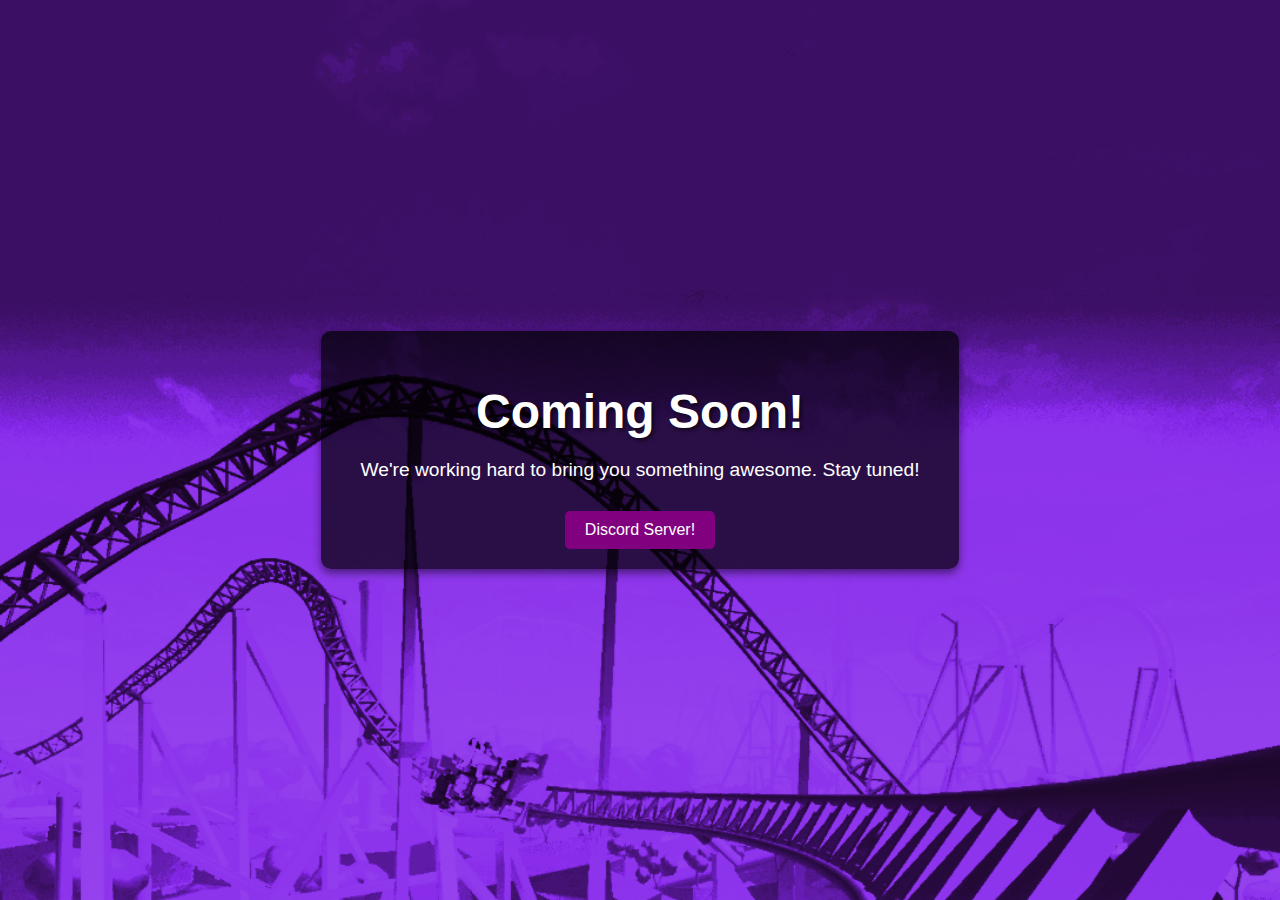
==== index.html @ addf5ff3 "Update index.html" ====
<!DOCTYPE html>
<html lang="en">
<head>
    <meta charset="UTF-8" />
    <meta name="viewport" content="width=device-width, initial-scale=1.0" />
    <title>BLOXORA</title>
    <link rel="icon" href="icon.png" type="image/png">
    <style>
        body {
            font-family: Source Sans Pro, sans-serif;
            background: url('back.png') no-repeat center center fixed;
            background-size: cover;
            color: #ffffff;
            margin: 0;
            display: flex;
            justify-content: center;
            align-items: center;
            height: 100vh;
            text-align: center;
            overflow: hidden;
        }

        .bloxora {
            position: absolute;
            top: 20%;
            left: 50%;
            width: 300px;
            height: auto;
            opacity: 0.9;
            transform: translate(-50%, -50%);
            pointer-events: none;
        }

        .container {
            background: rgba(0, 0, 0, 0.7);
            padding: 20px 40px;
            border-radius: 10px;
            box-shadow: 0 4px 8px rgba(0, 0, 0, 0.5);
            z-index: 2;
        }

        h1 {
            font-size: 3rem;
            font-weight: bold;
            margin-bottom: 20px;
            text-shadow: 2px 2px 4px rgba(0, 0, 0, 0.7);
        }

        p {
            font-size: 1.2rem;
            margin-bottom: 30px;
        }

        .btn {
            background-color: #800080;
            color: #ffffff;
            padding: 10px 20px;
            border: none;
            border-radius: 5px;
            font-size: 1rem;
            cursor: pointer;
            transition: background-color 0.3s ease;
        }

        .btn:hover {
            background-color: #800080;
            color: #ffffff;
        }
    </style>
</head>
<body>
    <div class="container">
        <h1>Coming Soon!</h1>
        <p>We're working hard to bring you something awesome. Stay tuned!</p>
        <button class="btn" onclick="window.location.href='https://discord.gg/u9DQugf7PJ';">Discord Server!</button>
    </div>
</body>
</html>
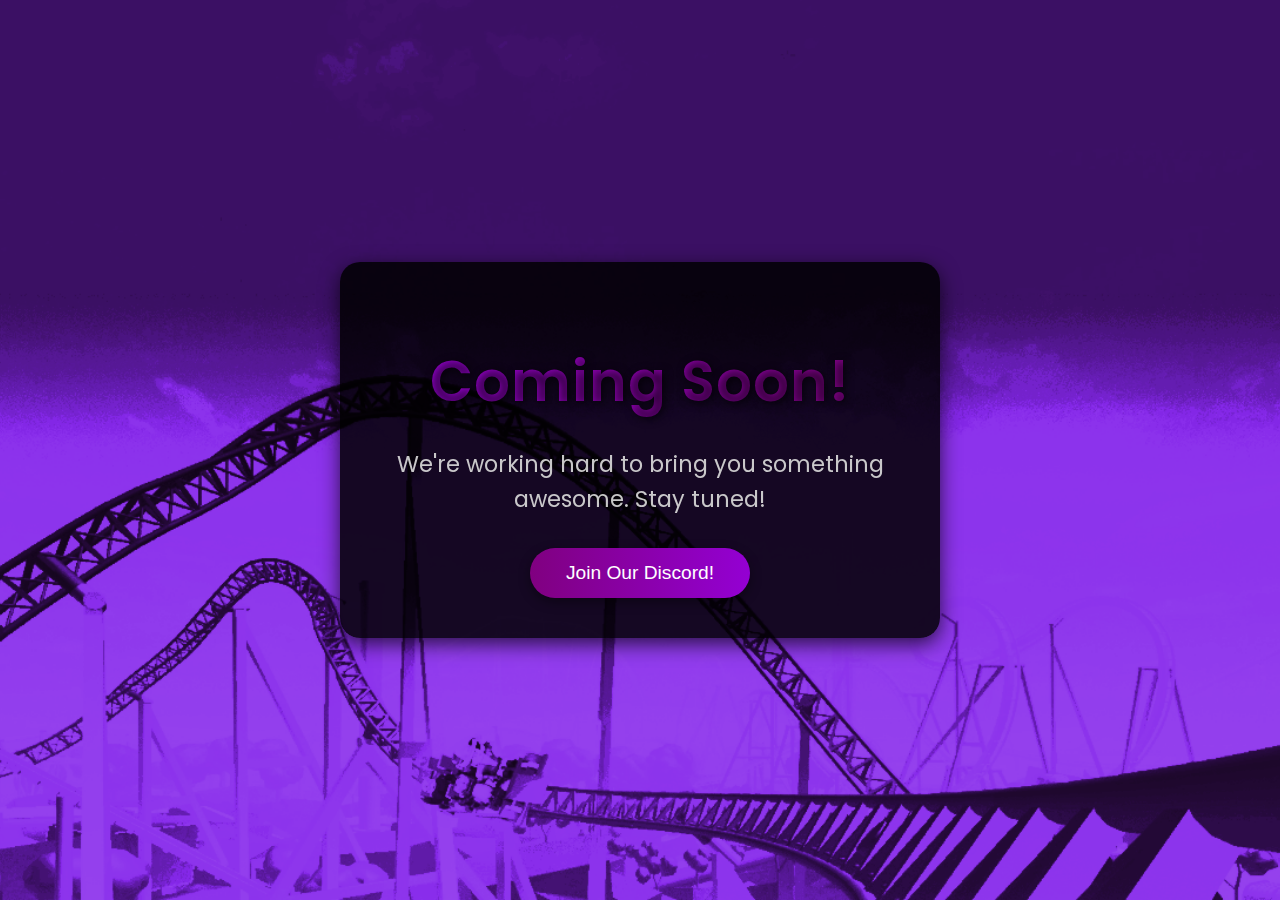
==== commit 50320850: "Update index.html" ====
--- a/index.html
+++ b/index.html
@@ -6,8 +6,10 @@
     <title>BLOXORA</title>
     <link rel="icon" href="icon.png" type="image/png">
     <style>
+        @import url('https://fonts.googleapis.com/css2?family=Poppins:wght@400;600&display=swap');
+
         body {
-            font-family: Source Sans Pro, sans-serif;
+            font-family: 'Poppins', sans-serif;
             background: url('back.png') no-repeat center center fixed;
             background-size: cover;
             color: #ffffff;
@@ -20,51 +22,72 @@
             overflow: hidden;
         }
 
-        .bloxora {
-            position: absolute;
-            top: 20%;
-            left: 50%;
-            width: 300px;
-            height: auto;
-            opacity: 0.9;
-            transform: translate(-50%, -50%);
-            pointer-events: none;
+        .container {
+            background: rgba(0, 0, 0, 0.85);
+            padding: 40px 50px;
+            border-radius: 20px;
+            box-shadow: 0 6px 20px rgba(0, 0, 0, 0.7);
+            max-width: 500px;
+            transition: transform 0.3s ease, box-shadow 0.3s ease;
         }
 
-        .container {
-            background: rgba(0, 0, 0, 0.7);
-            padding: 20px 40px;
-            border-radius: 10px;
-            box-shadow: 0 4px 8px rgba(0, 0, 0, 0.5);
-            z-index: 2;
+        .container:hover {
+            transform: translateY(-5px);
+            box-shadow: 0 8px 24px rgba(0, 0, 0, 0.8);
         }
 
         h1 {
-            font-size: 3rem;
-            font-weight: bold;
+            font-size: 3.5rem;
+            font-weight: 600;
             margin-bottom: 20px;
-            text-shadow: 2px 2px 4px rgba(0, 0, 0, 0.7);
+            background: linear-gradient(90deg, #9400D3, #800080);
+            -webkit-background-clip: text;
+            -webkit-text-fill-color: transparent;
+            text-shadow: 2px 2px 8px rgba(0, 0, 0, 0.7);
+            letter-spacing: 1px;
         }
 
         p {
-            font-size: 1.2rem;
+            font-size: 1.4rem;
             margin-bottom: 30px;
+            color: #ddd;
+            opacity: 0.9;
+            line-height: 1.6;
         }
 
         .btn {
-            background-color: #800080;
+            background: linear-gradient(90deg, #800080, #9400D3);
             color: #ffffff;
-            padding: 10px 20px;
+            padding: 14px 36px;
             border: none;
-            border-radius: 5px;
-            font-size: 1rem;
+            border-radius: 30px;
+            font-size: 1.2rem;
+            font-weight: 500;
             cursor: pointer;
-            transition: background-color 0.3s ease;
+            transition: background 0.3s ease, transform 0.2s ease;
+            box-shadow: 0 4px 12px rgba(0, 0, 0, 0.4);
+            outline: none;
         }
 
         .btn:hover {
-            background-color: #800080;
-            color: #ffffff;
+            background: linear-gradient(90deg, #9400D3, #800080);
+            transform: scale(1.05);
+            box-shadow: 0 6px 16px rgba(0, 0, 0, 0.5);
+        }
+
+        @media (max-width: 600px) {
+            h1 {
+                font-size: 2.5rem;
+            }
+
+            p {
+                font-size: 1.2rem;
+            }
+
+            .btn {
+                font-size: 1rem;
+                padding: 12px 28px;
+            }
         }
     </style>
 </head>
@@ -72,7 +95,7 @@
     <div class="container">
         <h1>Coming Soon!</h1>
         <p>We're working hard to bring you something awesome. Stay tuned!</p>
-        <button class="btn" onclick="window.location.href='https://discord.gg/u9DQugf7PJ';">Discord Server!</button>
+        <button class="btn" onclick="window.location.href='https://discord.gg/u9DQugf7PJ';">Join Our Discord!</button>
     </div>
 </body>
 </html>
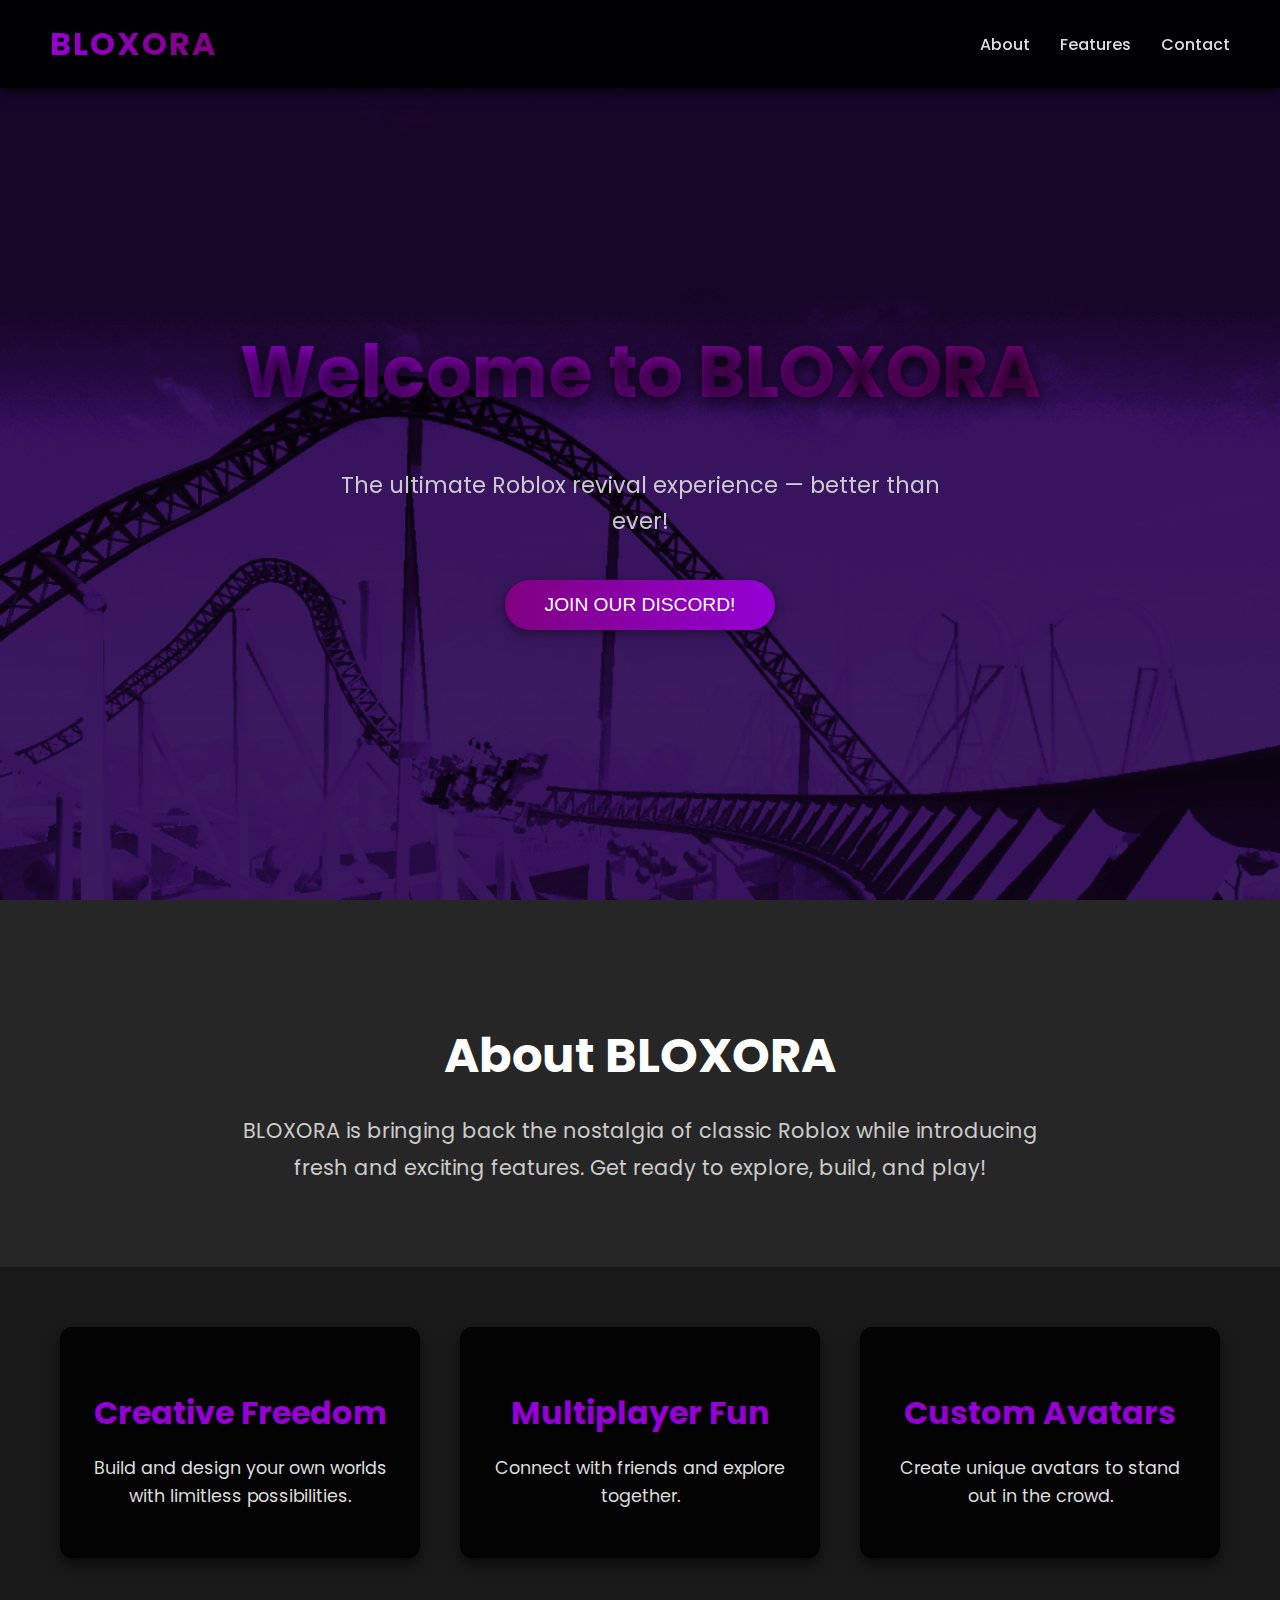
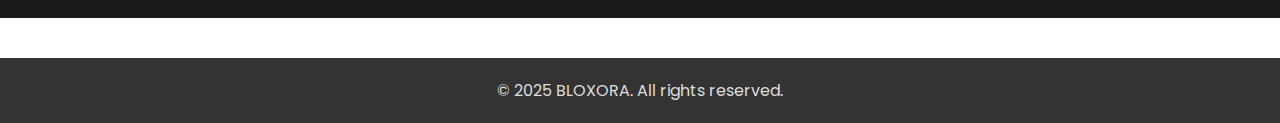
==== commit bad3c9c3: "Update index.html" ====
--- a/index.html
+++ b/index.html
@@ -14,51 +14,97 @@
             background-size: cover;
             color: #ffffff;
             margin: 0;
-            display: flex;
-            justify-content: center;
+            padding: 0;
+            overflow-x: hidden;
+        }
+
+        /* Navbar */
+        .navbar {
+            display: flex;
+            justify-content: space-between;
             align-items: center;
-            height: 100vh;
-            text-align: center;
-            overflow: hidden;
-        }
-
-        .container {
+            padding: 20px 50px;
             background: rgba(0, 0, 0, 0.85);
-            padding: 40px 50px;
-            border-radius: 20px;
-            box-shadow: 0 6px 20px rgba(0, 0, 0, 0.7);
-            max-width: 500px;
-            transition: transform 0.3s ease, box-shadow 0.3s ease;
-        }
-
-        .container:hover {
-            transform: translateY(-5px);
-            box-shadow: 0 8px 24px rgba(0, 0, 0, 0.8);
-        }
-
-        h1 {
-            font-size: 3.5rem;
-            font-weight: 600;
-            margin-bottom: 20px;
+            position: fixed;
+            top: 0;
+            left: 0;
+            right: 0;
+            z-index: 1000;
+            box-shadow: 0 4px 12px rgba(0, 0, 0, 0.7);
+            transition: background 0.3s ease;
+        }
+
+        .navbar:hover {
+            background: rgba(0, 0, 0, 0.95);
+        }
+
+        .logo {
+            font-size: 2rem;
+            font-weight: 700;
             background: linear-gradient(90deg, #9400D3, #800080);
             -webkit-background-clip: text;
             -webkit-text-fill-color: transparent;
-            text-shadow: 2px 2px 8px rgba(0, 0, 0, 0.7);
-            letter-spacing: 1px;
-        }
-
-        p {
+            letter-spacing: 2px;
+            cursor: pointer;
+            transition: opacity 0.3s ease;
+        }
+
+        .logo:hover {
+            opacity: 0.8;
+        }
+
+        .nav-links {
+            display: flex;
+            gap: 30px;
+        }
+
+        .nav-links a {
+            color: #ddd;
+            text-decoration: none;
+            font-size: 1rem;
+            font-weight: 500;
+            transition: color 0.3s ease;
+        }
+
+        .nav-links a:hover {
+            color: #9400D3;
+        }
+
+        /* Hero Section */
+        .hero {
+            height: 100vh;
+            display: flex;
+            flex-direction: column;
+            justify-content: center;
+            align-items: center;
+            text-align: center;
+            padding: 0 20px;
+            background: rgba(0, 0, 0, 0.6);
+        }
+
+        .hero h1 {
+            font-size: 4.5rem;
+            font-weight: 700;
+            background: linear-gradient(90deg, #9400D3, #800080);
+            -webkit-background-clip: text;
+            -webkit-text-fill-color: transparent;
+            text-shadow: 0 4px 16px rgba(0, 0, 0, 0.8);
+            margin-bottom: 20px;
+        }
+
+        .hero p {
             font-size: 1.4rem;
-            margin-bottom: 30px;
-            color: #ddd;
+            color: #ddd;
+            margin-bottom: 40px;
             opacity: 0.9;
+            max-width: 600px;
             line-height: 1.6;
         }
 
         .btn {
             background: linear-gradient(90deg, #800080, #9400D3);
             color: #ffffff;
-            padding: 14px 36px;
+            padding: 14px 40px;
             border: none;
             border-radius: 30px;
             font-size: 1.2rem;
@@ -67,6 +113,7 @@
             transition: background 0.3s ease, transform 0.2s ease;
             box-shadow: 0 4px 12px rgba(0, 0, 0, 0.4);
             outline: none;
+            text-transform: uppercase;
         }
 
         .btn:hover {
@@ -75,27 +122,116 @@
             box-shadow: 0 6px 16px rgba(0, 0, 0, 0.5);
         }
 
-        @media (max-width: 600px) {
-            h1 {
-                font-size: 2.5rem;
-            }
-
-            p {
-                font-size: 1.2rem;
-            }
-
-            .btn {
-                font-size: 1rem;
-                padding: 12px 28px;
-            }
+        /* About Section */
+        .about {
+            padding: 80px 20px;
+            text-align: center;
+            background: rgba(0, 0, 0, 0.85);
+        }
+
+        .about h2 {
+            font-size: 3rem;
+            margin-bottom: 20px;
+            color: #ffffff;
+        }
+
+        .about p {
+            font-size: 1.3rem;
+            max-width: 800px;
+            margin: 0 auto;
+            line-height: 1.8;
+            color: #ccc;
+        }
+
+        /* Features Section */
+        .features {
+            display: flex;
+            justify-content: center;
+            gap: 40px;
+            padding: 60px 20px;
+            background: rgba(0, 0, 0, 0.9);
+            flex-wrap: wrap;
+        }
+
+        .feature-card {
+            background: rgba(0, 0, 0, 0.85);
+            padding: 30px;
+            border-radius: 12px;
+            box-shadow: 0 6px 12px rgba(0, 0, 0, 0.6);
+            text-align: center;
+            max-width: 300px;
+            transition: transform 0.3s ease;
+            color: #ffffff;
+        }
+
+        .feature-card h3 {
+            font-size: 2rem;
+            color: #9400D3;
+            margin-bottom: 10px;
+        }
+
+        .feature-card p {
+            font-size: 1.1rem;
+            color: #ddd;
+            line-height: 1.6;
+        }
+
+        /* Footer */
+        .footer {
+            padding: 20px;
+            text-align: center;
+            background: rgba(0, 0, 0, 0.8);
+            color: #ddd;
+            font-size: 1rem;
+            margin-top: 40px;
         }
     </style>
 </head>
 <body>
-    <div class="container">
-        <h1>Coming Soon!</h1>
-        <p>We're working hard to bring you something awesome. Stay tuned!</p>
-        <button class="btn" onclick="window.location.href='https://discord.gg/u9DQugf7PJ';">Join Our Discord!</button>
-    </div>
+
+<!-- Navbar -->
+<div class="navbar">
+    <div class="logo">BLOXORA</div>
+    <div class="nav-links">
+        <a href="#about">About</a>
+        <a href="#features">Features</a>
+        <a href="#contact">Contact</a>
+    </div>
+</div>
+
+<!-- Hero Section -->
+<div class="hero">
+    <h1>Welcome to BLOXORA</h1>
+    <p>The ultimate Roblox revival experience — better than ever!</p>
+    <button class="btn" onclick="window.location.href='https://discord.gg/u9DQugf7PJ';">Join Our Discord!</button>
+</div>
+
+<!-- About Section -->
+<div id="about" class="about">
+    <h2>About BLOXORA</h2>
+    <p>BLOXORA is bringing back the nostalgia of classic Roblox while introducing fresh and exciting features. Get ready to explore, build, and play!</p>
+</div>
+
+<!-- Features Section -->
+<div id="features" class="features">
+    <div class="feature-card">
+        <h3>Creative Freedom</h3>
+        <p>Build and design your own worlds with limitless possibilities.</p>
+    </div>
+    <div class="feature-card">
+        <h3>Multiplayer Fun</h3>
+        <p>Connect with friends and explore together.</p>
+    </div>
+    <div class="feature-card">
+        <h3>Custom Avatars</h3>
+        <p>Create unique avatars to stand out in the crowd.</p>
+    </div>
+</div>
+
+<!-- Footer -->
+<div class="footer">
+    &copy; 2025 BLOXORA. All rights reserved.
+</div>
+
 </body>
 </html>
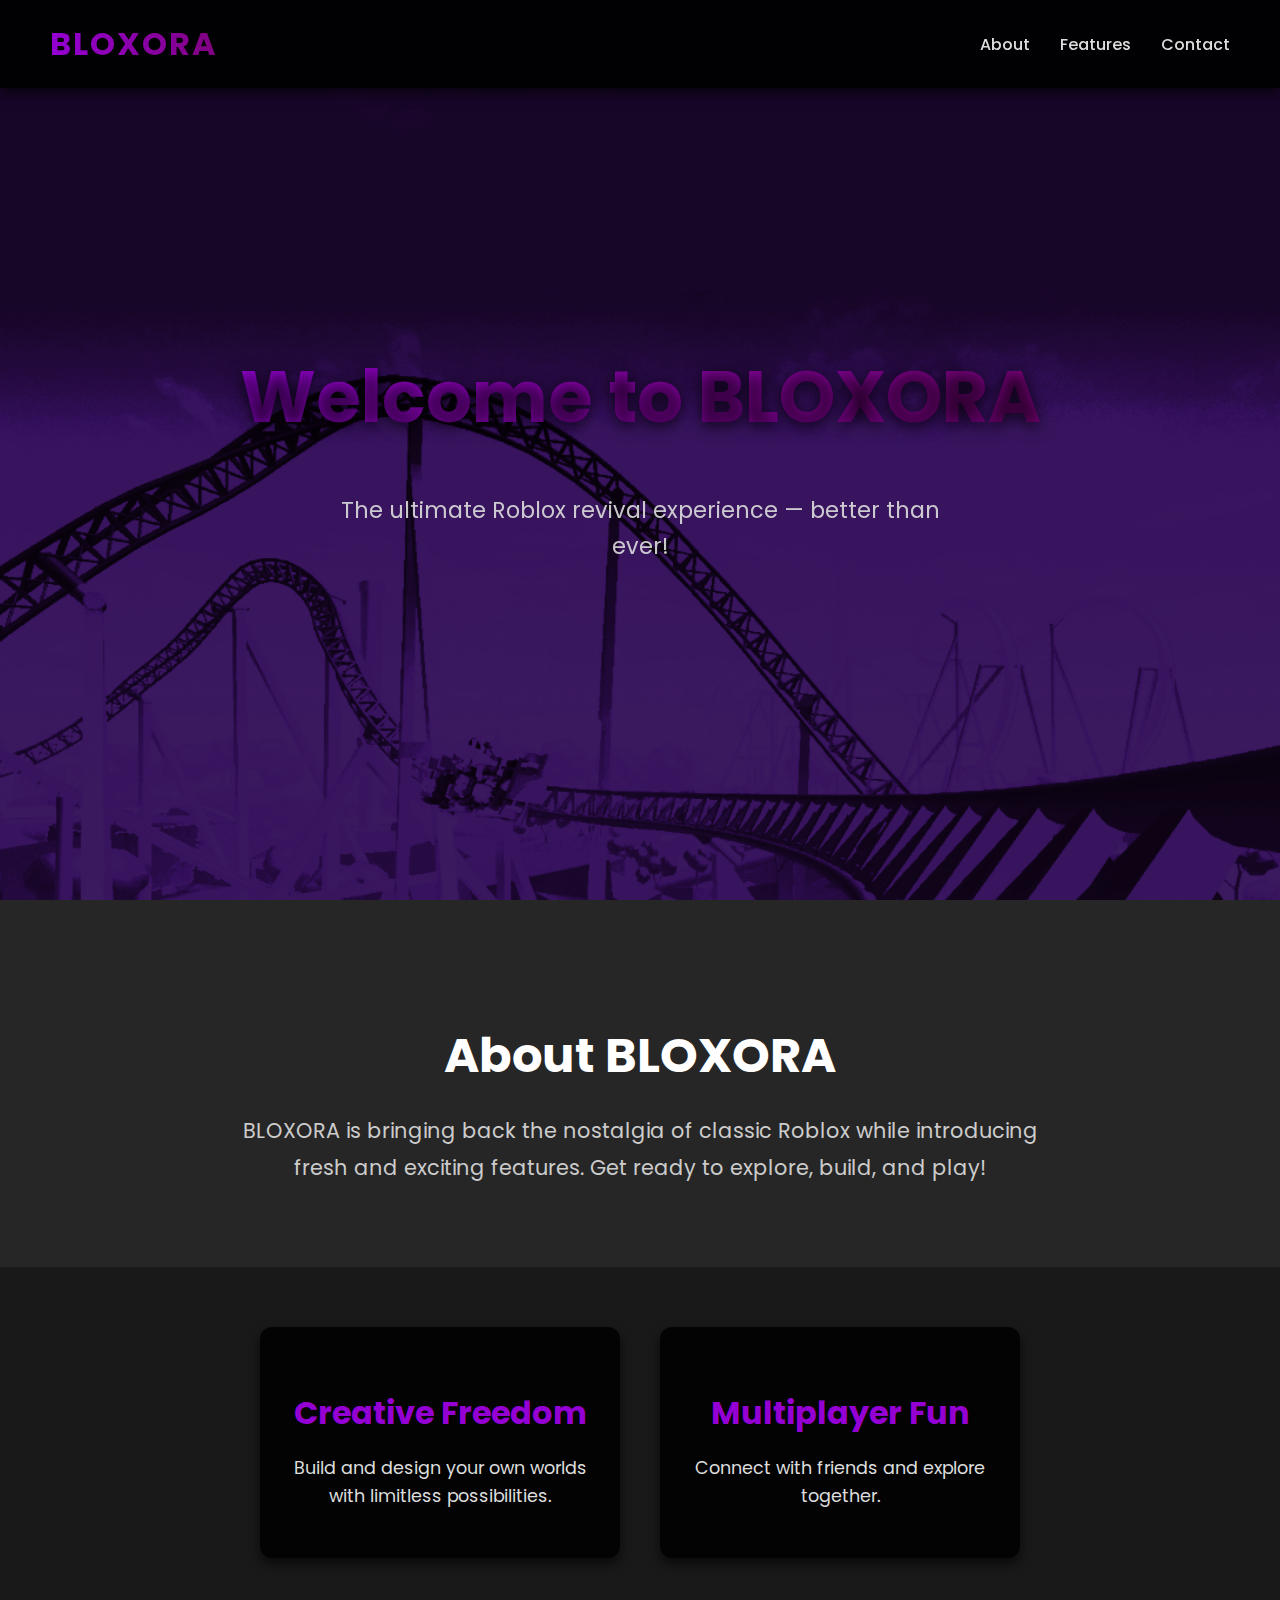
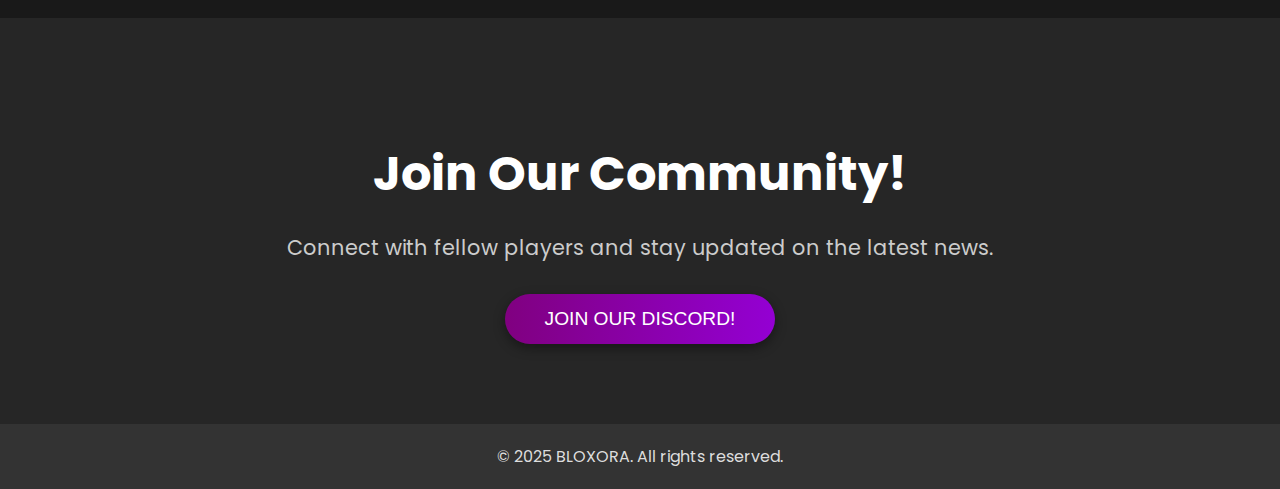
==== commit 2dea3c7d: "Update index.html" ====
--- a/index.html
+++ b/index.html
@@ -16,6 +16,7 @@
             margin: 0;
             padding: 0;
             overflow-x: hidden;
+            scroll-behavior: smooth;
         }
 
         /* Navbar */
@@ -64,6 +65,7 @@
             font-size: 1rem;
             font-weight: 500;
             transition: color 0.3s ease;
+            cursor: pointer;
         }
 
         .nav-links a:hover {
@@ -176,6 +178,26 @@
             line-height: 1.6;
         }
 
+        /* Contact Section */
+        .contact {
+            padding: 80px 20px;
+            text-align: center;
+            background: rgba(0, 0, 0, 0.85);
+        }
+
+        .contact h2 {
+            font-size: 3rem;
+            margin-bottom: 20px;
+            color: #ffffff;
+        }
+
+        .contact p {
+            font-size: 1.3rem;
+            color: #ccc;
+            margin-bottom: 30px;
+            line-height: 1.6;
+        }
+
         /* Footer */
         .footer {
             padding: 20px;
@@ -183,7 +205,7 @@
             background: rgba(0, 0, 0, 0.8);
             color: #ddd;
             font-size: 1rem;
-            margin-top: 40px;
+            margin-top: 0;
         }
     </style>
 </head>
@@ -203,7 +225,6 @@
 <div class="hero">
     <h1>Welcome to BLOXORA</h1>
     <p>The ultimate Roblox revival experience — better than ever!</p>
-    <button class="btn" onclick="window.location.href='https://discord.gg/u9DQugf7PJ';">Join Our Discord!</button>
 </div>
 
 <!-- About Section -->
@@ -222,10 +243,13 @@
         <h3>Multiplayer Fun</h3>
         <p>Connect with friends and explore together.</p>
     </div>
-    <div class="feature-card">
-        <h3>Custom Avatars</h3>
-        <p>Create unique avatars to stand out in the crowd.</p>
-    </div>
+</div>
+
+<!-- Contact Section -->
+<div id="contact" class="contact">
+    <h2>Join Our Community!</h2>
+    <p>Connect with fellow players and stay updated on the latest news.</p>
+    <button class="btn" onclick="window.location.href='https://discord.gg/u9DQugf7PJ';">Join Our Discord!</button>
 </div>
 
 <!-- Footer -->
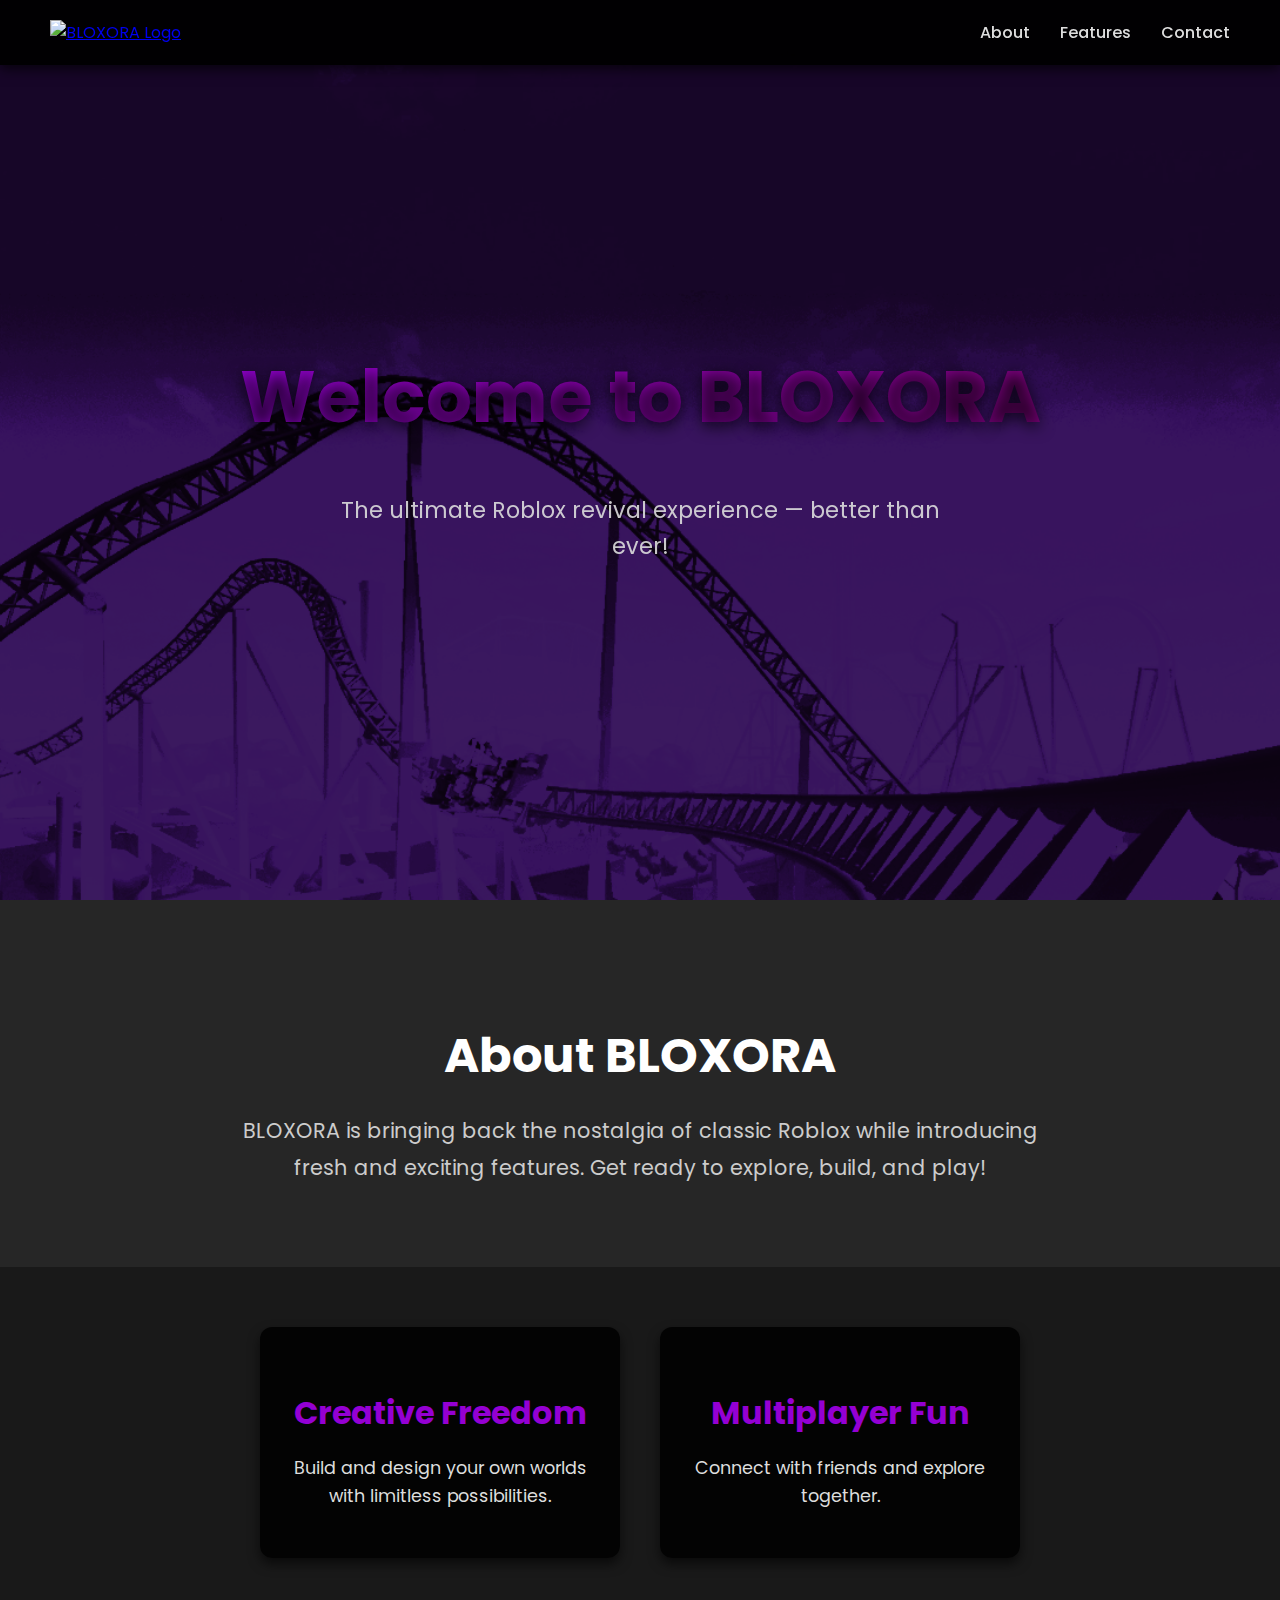
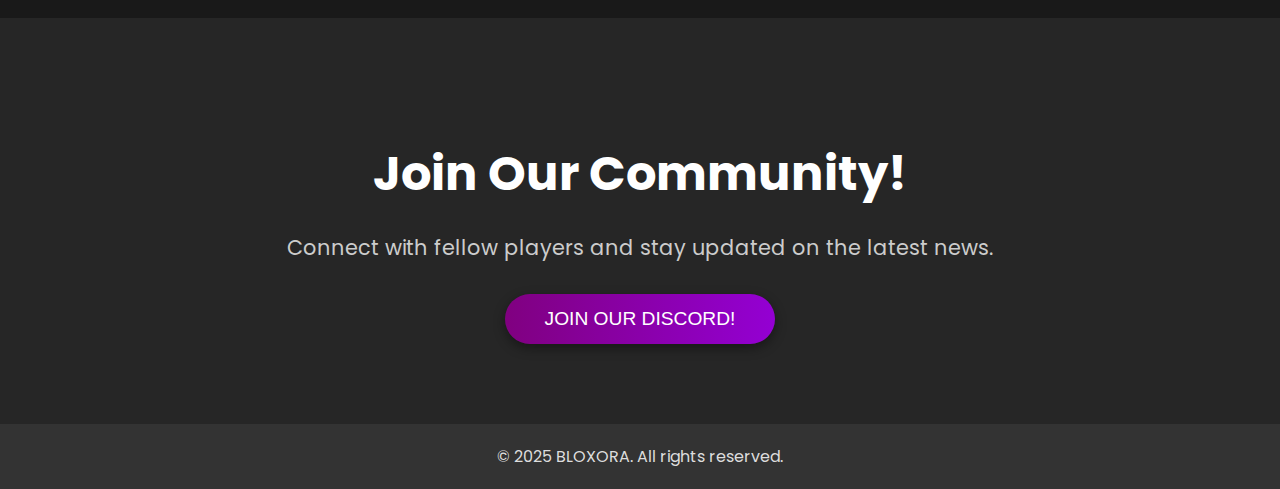
==== commit ad9aad8e: "Update index.html" ====
--- a/index.html
+++ b/index.html
@@ -39,18 +39,15 @@
             background: rgba(0, 0, 0, 0.95);
         }
 
-        .logo {
-            font-size: 2rem;
-            font-weight: 700;
-            background: linear-gradient(90deg, #9400D3, #800080);
-            -webkit-background-clip: text;
-            -webkit-text-fill-color: transparent;
-            letter-spacing: 2px;
+        .logo img {
+            height: 50px;
+            width: auto;
+            object-fit: contain;
+            transition: opacity 0.3s ease;
             cursor: pointer;
-            transition: opacity 0.3s ease;
-        }
-
-        .logo:hover {
+        }
+
+        .logo img:hover {
             opacity: 0.8;
         }
 
@@ -213,7 +210,11 @@
 
 <!-- Navbar -->
 <div class="navbar">
-    <div class="logo">BLOXORA</div>
+    <div class="logo">
+        <a href="#">
+            <img src="cool.png" alt="BLOXORA Logo">
+        </a>
+    </div>
     <div class="nav-links">
         <a href="#about">About</a>
         <a href="#features">Features</a>
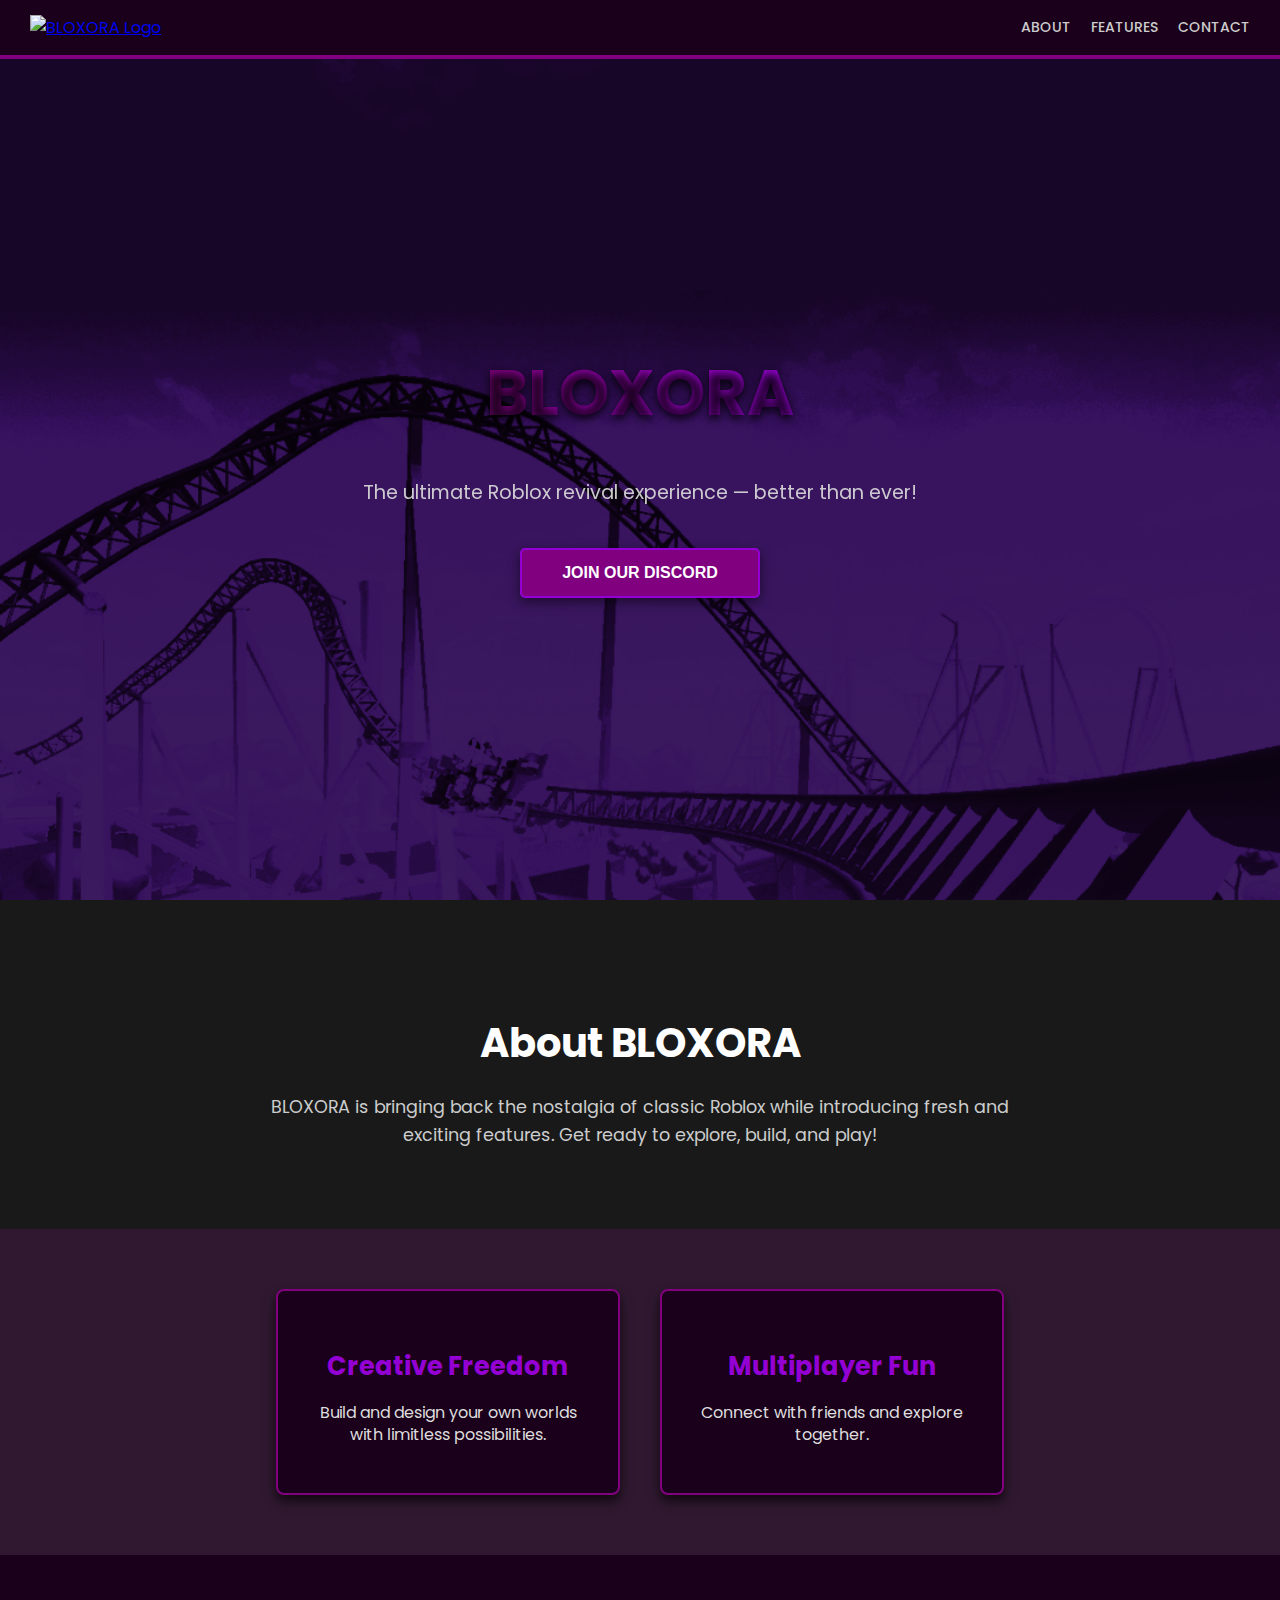
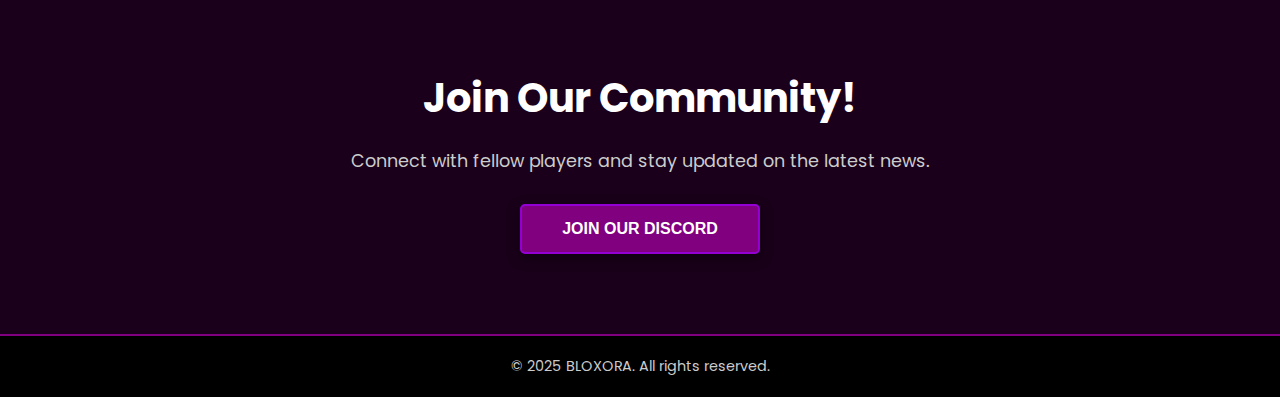
==== commit b9168990: "Update index.html" ====
--- a/index.html
+++ b/index.html
@@ -24,27 +24,20 @@
             display: flex;
             justify-content: space-between;
             align-items: center;
-            padding: 20px 50px;
-            background: rgba(0, 0, 0, 0.85);
+            padding: 15px 30px;
+            background: #1a001a;
+            border-bottom: 4px solid #800080;
             position: fixed;
             top: 0;
             left: 0;
             right: 0;
             z-index: 1000;
-            box-shadow: 0 4px 12px rgba(0, 0, 0, 0.7);
-            transition: background 0.3s ease;
-        }
-
-        .navbar:hover {
-            background: rgba(0, 0, 0, 0.95);
         }
 
         .logo img {
             height: 50px;
-            width: auto;
-            object-fit: contain;
+            cursor: pointer;
             transition: opacity 0.3s ease;
-            cursor: pointer;
         }
 
         .logo img:hover {
@@ -53,16 +46,16 @@
 
         .nav-links {
             display: flex;
-            gap: 30px;
+            gap: 20px;
         }
 
         .nav-links a {
-            color: #ddd;
+            color: #cccccc;
             text-decoration: none;
-            font-size: 1rem;
+            font-size: 14px;
+            text-transform: uppercase;
+            transition: color 0.2s ease;
             font-weight: 500;
-            transition: color 0.3s ease;
-            cursor: pointer;
         }
 
         .nav-links a:hover {
@@ -77,69 +70,71 @@
             justify-content: center;
             align-items: center;
             text-align: center;
-            padding: 0 20px;
             background: rgba(0, 0, 0, 0.6);
+            padding: 20px;
+            box-sizing: border-box;
         }
 
         .hero h1 {
-            font-size: 4.5rem;
+            font-size: 4rem;
             font-weight: 700;
-            background: linear-gradient(90deg, #9400D3, #800080);
+            color: #ffffff;
+            text-shadow: 0 4px 8px rgba(0, 0, 0, 0.8);
+            margin-bottom: 20px;
+            background: linear-gradient(90deg, #800080, #9400D3);
             -webkit-background-clip: text;
             -webkit-text-fill-color: transparent;
-            text-shadow: 0 4px 16px rgba(0, 0, 0, 0.8);
-            margin-bottom: 20px;
         }
 
         .hero p {
-            font-size: 1.4rem;
+            font-size: 1.2rem;
             color: #ddd;
             margin-bottom: 40px;
+            max-width: 600px;
+            line-height: 1.5;
             opacity: 0.9;
-            max-width: 600px;
-            line-height: 1.6;
         }
 
         .btn {
-            background: linear-gradient(90deg, #800080, #9400D3);
+            background: #800080;
             color: #ffffff;
             padding: 14px 40px;
-            border: none;
-            border-radius: 30px;
-            font-size: 1.2rem;
-            font-weight: 500;
+            border: 2px solid #9400D3;
+            border-radius: 5px;
+            font-size: 1rem;
+            font-weight: 600;
             cursor: pointer;
             transition: background 0.3s ease, transform 0.2s ease;
-            box-shadow: 0 4px 12px rgba(0, 0, 0, 0.4);
+            box-shadow: 0 4px 12px rgba(0, 0, 0, 0.5);
+            text-transform: uppercase;
             outline: none;
-            text-transform: uppercase;
         }
 
         .btn:hover {
-            background: linear-gradient(90deg, #9400D3, #800080);
+            background: #9400D3;
             transform: scale(1.05);
-            box-shadow: 0 6px 16px rgba(0, 0, 0, 0.5);
+            box-shadow: 0 6px 16px rgba(0, 0, 0, 0.7);
         }
 
         /* About Section */
         .about {
             padding: 80px 20px;
             text-align: center;
-            background: rgba(0, 0, 0, 0.85);
+            background: rgba(0, 0, 0, 0.9);
         }
 
         .about h2 {
-            font-size: 3rem;
+            font-size: 2.5rem;
+            color: #ffffff;
             margin-bottom: 20px;
-            color: #ffffff;
         }
 
         .about p {
-            font-size: 1.3rem;
+            font-size: 1.1rem;
+            color: #cccccc;
             max-width: 800px;
             margin: 0 auto;
-            line-height: 1.8;
-            color: #ccc;
+            line-height: 1.6;
         }
 
         /* Features Section */
@@ -148,61 +143,66 @@
             justify-content: center;
             gap: 40px;
             padding: 60px 20px;
-            background: rgba(0, 0, 0, 0.9);
+            background: rgba(26, 0, 26, 0.9);
             flex-wrap: wrap;
         }
 
         .feature-card {
-            background: rgba(0, 0, 0, 0.85);
+            background: #1a001a;
             padding: 30px;
-            border-radius: 12px;
-            box-shadow: 0 6px 12px rgba(0, 0, 0, 0.6);
-            text-align: center;
-            max-width: 300px;
+            border: 2px solid #800080;
+            border-radius: 8px;
+            box-shadow: 0 6px 12px rgba(0, 0, 0, 0.7);
+            text-align: center;
+            max-width: 280px;
             transition: transform 0.3s ease;
             color: #ffffff;
         }
 
         .feature-card h3 {
-            font-size: 2rem;
+            font-size: 1.6rem;
             color: #9400D3;
             margin-bottom: 10px;
         }
 
         .feature-card p {
-            font-size: 1.1rem;
+            font-size: 1rem;
             color: #ddd;
-            line-height: 1.6;
+            line-height: 1.4;
+        }
+
+        .feature-card:hover {
+            transform: translateY(-5px);
+            border-color: #9400D3;
         }
 
         /* Contact Section */
         .contact {
             padding: 80px 20px;
             text-align: center;
-            background: rgba(0, 0, 0, 0.85);
+            background: #1a001a;
         }
 
         .contact h2 {
-            font-size: 3rem;
+            font-size: 2.5rem;
+            color: #ffffff;
             margin-bottom: 20px;
-            color: #ffffff;
         }
 
         .contact p {
-            font-size: 1.3rem;
-            color: #ccc;
+            font-size: 1.1rem;
+            color: #cccccc;
             margin-bottom: 30px;
-            line-height: 1.6;
         }
 
         /* Footer */
         .footer {
             padding: 20px;
             text-align: center;
-            background: rgba(0, 0, 0, 0.8);
-            color: #ddd;
-            font-size: 1rem;
-            margin-top: 0;
+            background: #000;
+            color: #ccc;
+            font-size: 0.9rem;
+            border-top: 2px solid #800080;
         }
     </style>
 </head>
@@ -224,8 +224,9 @@
 
 <!-- Hero Section -->
 <div class="hero">
-    <h1>Welcome to BLOXORA</h1>
+    <h1>BLOXORA</h1>
     <p>The ultimate Roblox revival experience — better than ever!</p>
+    <button class="btn" onclick="window.location.href='https://discord.gg/u9DQugf7PJ';">Join Our Discord</button>
 </div>
 
 <!-- About Section -->
@@ -250,7 +251,7 @@
 <div id="contact" class="contact">
     <h2>Join Our Community!</h2>
     <p>Connect with fellow players and stay updated on the latest news.</p>
-    <button class="btn" onclick="window.location.href='https://discord.gg/u9DQugf7PJ';">Join Our Discord!</button>
+    <button class="btn" onclick="window.location.href='https://discord.gg/u9DQugf7PJ';">Join Our Discord</button>
 </div>
 
 <!-- Footer -->
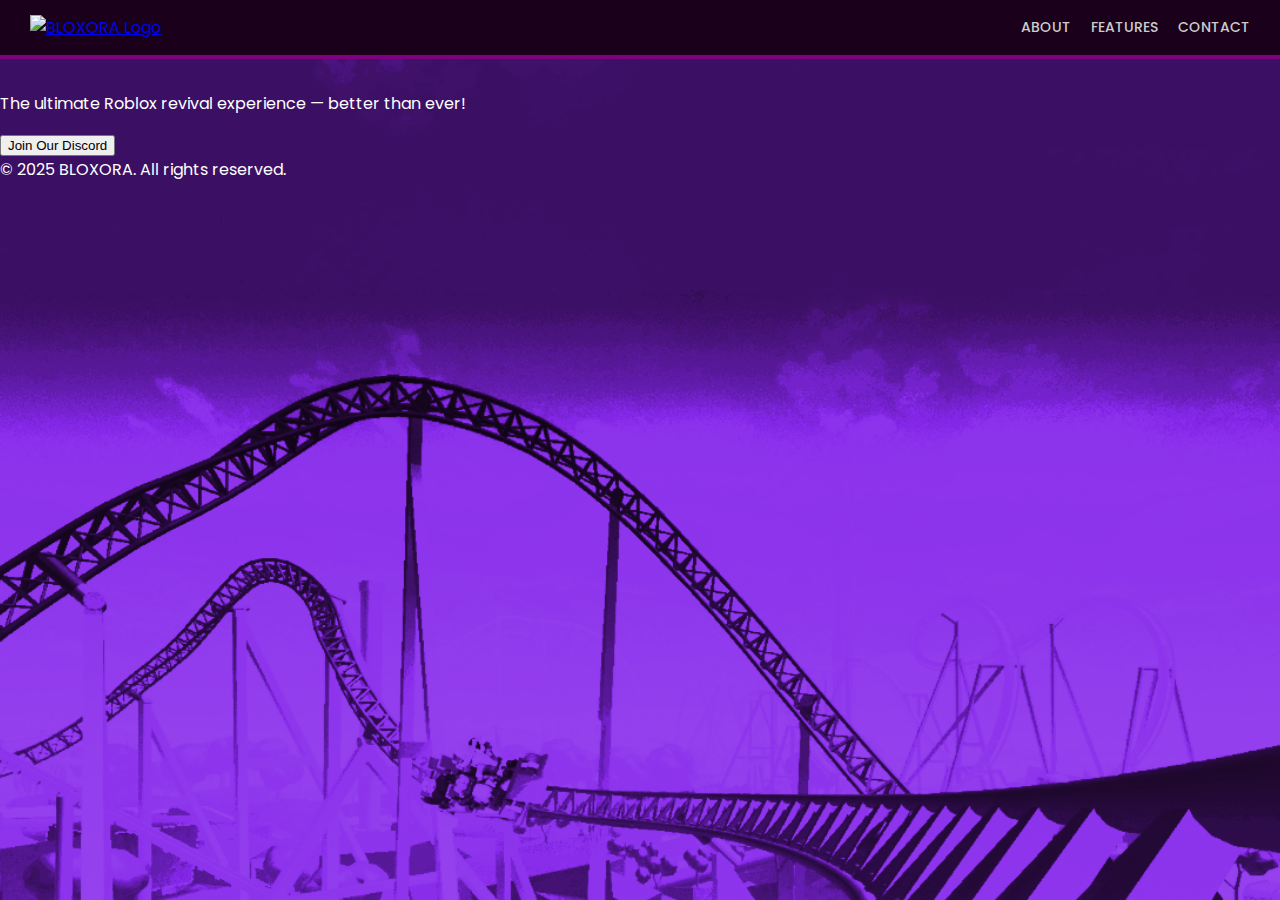
==== commit ac9211f0: "Update index.html" ====
--- a/index.html
+++ b/index.html
@@ -61,152 +61,15 @@
         .nav-links a:hover {
             color: #9400D3;
         }
-
-        /* Hero Section */
-        .hero {
-            height: 100vh;
-            display: flex;
-            flex-direction: column;
-            justify-content: center;
-            align-items: center;
-            text-align: center;
-            background: rgba(0, 0, 0, 0.6);
-            padding: 20px;
-            box-sizing: border-box;
-        }
-
-        .hero h1 {
-            font-size: 4rem;
-            font-weight: 700;
-            color: #ffffff;
-            text-shadow: 0 4px 8px rgba(0, 0, 0, 0.8);
-            margin-bottom: 20px;
-            background: linear-gradient(90deg, #800080, #9400D3);
-            -webkit-background-clip: text;
-            -webkit-text-fill-color: transparent;
-        }
-
-        .hero p {
-            font-size: 1.2rem;
-            color: #ddd;
-            margin-bottom: 40px;
-            max-width: 600px;
-            line-height: 1.5;
-            opacity: 0.9;
-        }
-
-        .btn {
-            background: #800080;
-            color: #ffffff;
-            padding: 14px 40px;
-            border: 2px solid #9400D3;
-            border-radius: 5px;
-            font-size: 1rem;
-            font-weight: 600;
-            cursor: pointer;
-            transition: background 0.3s ease, transform 0.2s ease;
-            box-shadow: 0 4px 12px rgba(0, 0, 0, 0.5);
-            text-transform: uppercase;
-            outline: none;
-        }
-
-        .btn:hover {
-            background: #9400D3;
-            transform: scale(1.05);
-            box-shadow: 0 6px 16px rgba(0, 0, 0, 0.7);
-        }
-
-        /* About Section */
-        .about {
-            padding: 80px 20px;
-            text-align: center;
-            background: rgba(0, 0, 0, 0.9);
-        }
-
-        .about h2 {
-            font-size: 2.5rem;
-            color: #ffffff;
-            margin-bottom: 20px;
-        }
-
-        .about p {
-            font-size: 1.1rem;
-            color: #cccccc;
-            max-width: 800px;
-            margin: 0 auto;
-            line-height: 1.6;
-        }
-
-        /* Features Section */
-        .features {
-            display: flex;
-            justify-content: center;
-            gap: 40px;
-            padding: 60px 20px;
-            background: rgba(26, 0, 26, 0.9);
-            flex-wrap: wrap;
-        }
-
-        .feature-card {
-            background: #1a001a;
-            padding: 30px;
-            border: 2px solid #800080;
-            border-radius: 8px;
-            box-shadow: 0 6px 12px rgba(0, 0, 0, 0.7);
-            text-align: center;
-            max-width: 280px;
-            transition: transform 0.3s ease;
-            color: #ffffff;
-        }
-
-        .feature-card h3 {
-            font-size: 1.6rem;
-            color: #9400D3;
-            margin-bottom: 10px;
-        }
-
-        .feature-card p {
-            font-size: 1rem;
-            color: #ddd;
-            line-height: 1.4;
-        }
-
-        .feature-card:hover {
-            transform: translateY(-5px);
-            border-color: #9400D3;
-        }
-
-        /* Contact Section */
-        .contact {
-            padding: 80px 20px;
-            text-align: center;
-            background: #1a001a;
-        }
-
-        .contact h2 {
-            font-size: 2.5rem;
-            color: #ffffff;
-            margin-bottom: 20px;
-        }
-
-        .contact p {
-            font-size: 1.1rem;
-            color: #cccccc;
-            margin-bottom: 30px;
-        }
-
-        /* Footer */
-        .footer {
-            padding: 20px;
-            text-align: center;
-            background: #000;
-            color: #ccc;
-            font-size: 0.9rem;
-            border-top: 2px solid #800080;
-        }
     </style>
 </head>
 <body>
+
+<!-- Background Audio -->
+<audio id="bg-music" autoplay loop>
+    <source src="background.mp3" type="audio/mp3">
+    Your browser does not support the audio element.
+</audio>
 
 <!-- Navbar -->
 <div class="navbar">
@@ -229,35 +92,9 @@
     <button class="btn" onclick="window.location.href='https://discord.gg/u9DQugf7PJ';">Join Our Discord</button>
 </div>
 
-<!-- About Section -->
-<div id="about" class="about">
-    <h2>About BLOXORA</h2>
-    <p>BLOXORA is bringing back the nostalgia of classic Roblox while introducing fresh and exciting features. Get ready to explore, build, and play!</p>
-</div>
-
-<!-- Features Section -->
-<div id="features" class="features">
-    <div class="feature-card">
-        <h3>Creative Freedom</h3>
-        <p>Build and design your own worlds with limitless possibilities.</p>
-    </div>
-    <div class="feature-card">
-        <h3>Multiplayer Fun</h3>
-        <p>Connect with friends and explore together.</p>
-    </div>
-</div>
-
-<!-- Contact Section -->
-<div id="contact" class="contact">
-    <h2>Join Our Community!</h2>
-    <p>Connect with fellow players and stay updated on the latest news.</p>
-    <button class="btn" onclick="window.location.href='https://discord.gg/u9DQugf7PJ';">Join Our Discord</button>
-</div>
-
 <!-- Footer -->
 <div class="footer">
     &copy; 2025 BLOXORA. All rights reserved.
 </div>
-
 </body>
 </html>
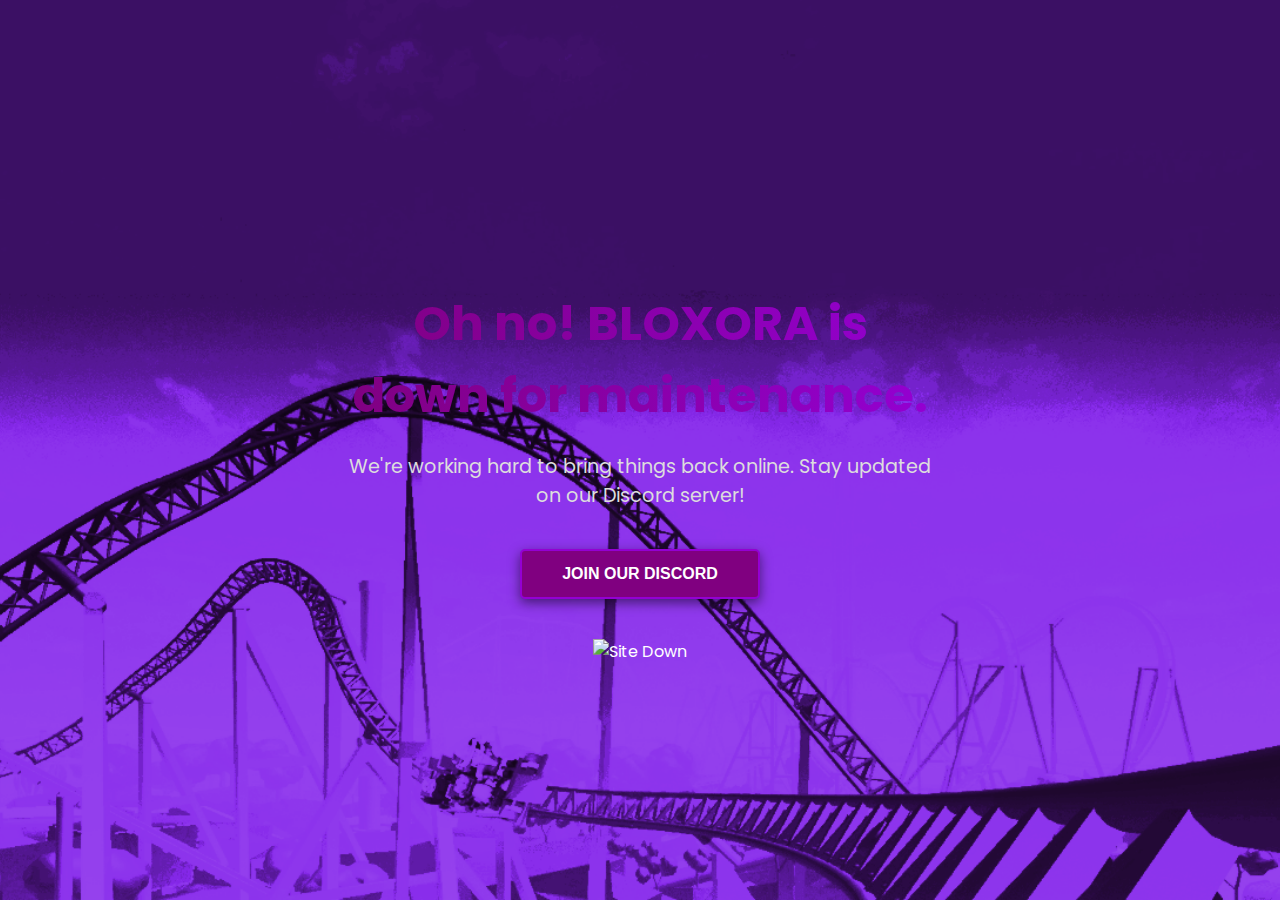
==== commit 3ab76d40: "Update index.html" ====
--- a/index.html
+++ b/index.html
@@ -15,86 +15,71 @@
             color: #ffffff;
             margin: 0;
             padding: 0;
-            overflow-x: hidden;
-            scroll-behavior: smooth;
+            display: flex;
+            flex-direction: column;
+            justify-content: center;
+            align-items: center;
+            height: 100vh;
+            text-align: center;
+            background-color: rgba(0, 0, 0, 0.8);
         }
 
-        /* Navbar */
-        .navbar {
-            display: flex;
-            justify-content: space-between;
-            align-items: center;
-            padding: 15px 30px;
-            background: #1a001a;
-            border-bottom: 4px solid #800080;
-            position: fixed;
-            top: 0;
-            left: 0;
-            right: 0;
-            z-index: 1000;
+        .message {
+            max-width: 600px;
+            padding: 20px;
         }
 
-        .logo img {
-            height: 50px;
-            cursor: pointer;
-            transition: opacity 0.3s ease;
+        .message h1 {
+            font-size: 3rem;
+            background: linear-gradient(90deg, #800080, #9400D3);
+            -webkit-background-clip: text;
+            -webkit-text-fill-color: transparent;
+            margin-bottom: 10px;
         }
 
-        .logo img:hover {
-            opacity: 0.8;
+        .message p {
+            font-size: 1.2rem;
+            color: #ddd;
         }
 
-        .nav-links {
-            display: flex;
-            gap: 20px;
+        .down-image {
+            max-width: 80%;
+            height: auto;
+            margin-top: 20px;
         }
 
-        .nav-links a {
-            color: #cccccc;
-            text-decoration: none;
-            font-size: 14px;
+        .btn {
+            background: #800080;
+            color: #ffffff;
+            padding: 14px 40px;
+            border: 2px solid #9400D3;
+            border-radius: 5px;
+            font-size: 1rem;
+            font-weight: 600;
+            cursor: pointer;
+            transition: background 0.3s ease, transform 0.2s ease;
+            box-shadow: 0 4px 12px rgba(0, 0, 0, 0.5);
             text-transform: uppercase;
-            transition: color 0.2s ease;
-            font-weight: 500;
+            outline: none;
+            margin-top: 20px;
         }
 
-        .nav-links a:hover {
-            color: #9400D3;
+        .btn:hover {
+            background: #9400D3;
+            transform: scale(1.05);
+            box-shadow: 0 6px 16px rgba(0, 0, 0, 0.7);
         }
     </style>
 </head>
 <body>
 
-<!-- Background Audio -->
-<audio id="bg-music" autoplay loop>
-    <source src="background.mp3" type="audio/mp3">
-    Your browser does not support the audio element.
-</audio>
-
-<!-- Navbar -->
-<div class="navbar">
-    <div class="logo">
-        <a href="#">
-            <img src="cool.png" alt="BLOXORA Logo">
-        </a>
-    </div>
-    <div class="nav-links">
-        <a href="#about">About</a>
-        <a href="#features">Features</a>
-        <a href="#contact">Contact</a>
-    </div>
-</div>
-
-<!-- Hero Section -->
-<div class="hero">
-    <h1>BLOXORA</h1>
-    <p>The ultimate Roblox revival experience — better than ever!</p>
+<div class="message">
+    <h1>Oh no! BLOXORA is down for maintenance.</h1>
+    <p>We're working hard to bring things back online. Stay updated on our Discord server!</p>
     <button class="btn" onclick="window.location.href='https://discord.gg/u9DQugf7PJ';">Join Our Discord</button>
 </div>
 
-<!-- Footer -->
-<div class="footer">
-    &copy; 2025 BLOXORA. All rights reserved.
-</div>
+<img src="ohnoes.png" alt="Site Down" class="down-image">
+
 </body>
 </html>
